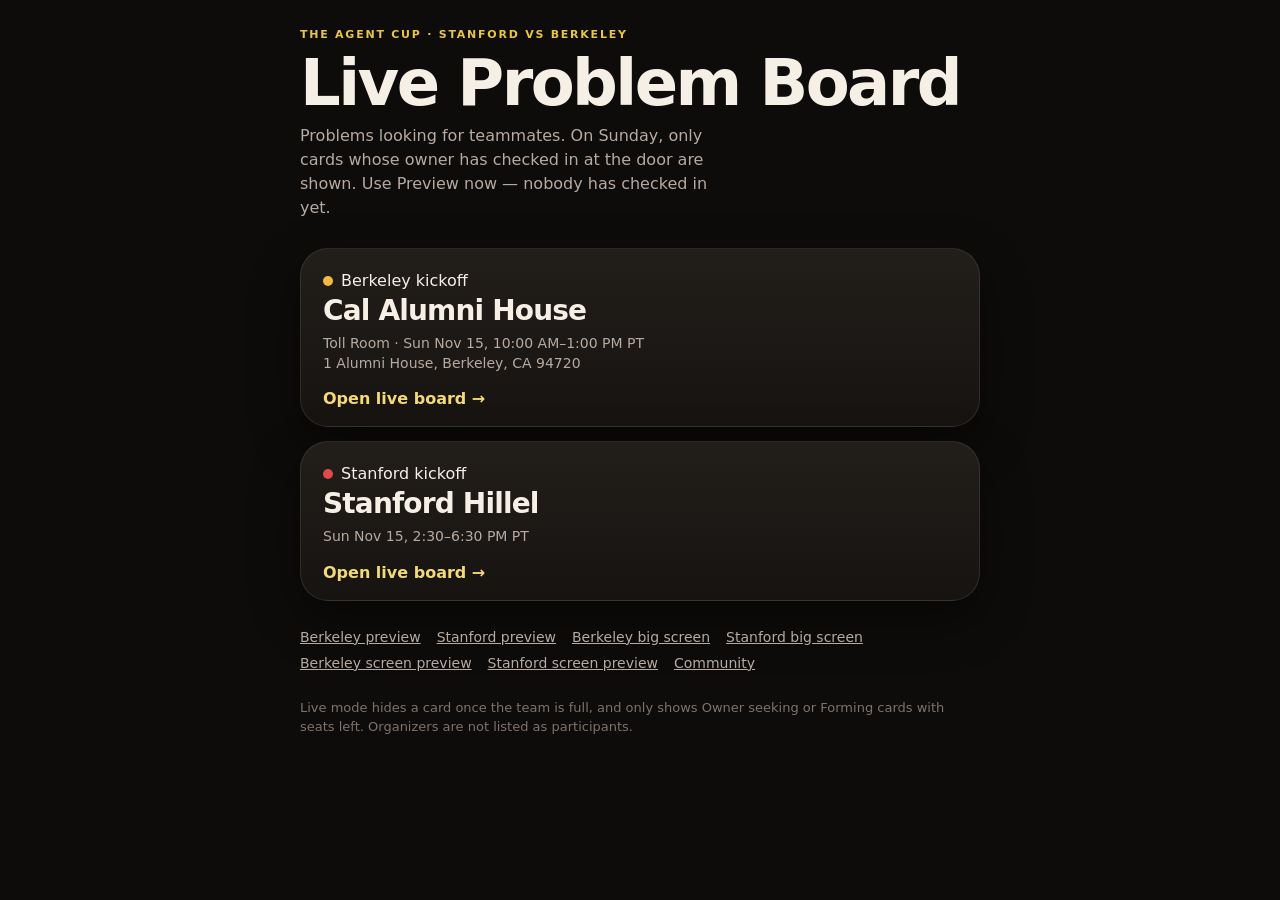
==== index.html @ 26b03a62 "Initial public live Problem Board for The Agent Cup kickoffs." ====
<!DOCTYPE html>
<html lang="en">
<head>
  <meta charset="utf-8">
  <meta name="viewport" content="width=device-width, initial-scale=1, viewport-fit=cover">
  <meta name="theme-color" content="#0d0c0b">
  <title>The Agent Cup · Live Problem Board</title>
  <link rel="stylesheet" href="styles.css">
</head>
<body>
  <main class="home">
    <div class="eyebrow">The Agent Cup · Stanford vs Berkeley</div>
    <h1>Live Problem Board</h1>
    <p class="lede">Problems looking for teammates. On Sunday, only cards whose owner has checked in at the door are shown. Use Preview now — nobody has checked in yet.</p>
    <div class="venue-grid">
      <a class="venue-card" href="berkeley/">
        <div><span class="campus-dot berkeley"></span>Berkeley kickoff</div>
        <h2>Cal Alumni House</h2>
        <p>Toll Room · Sun Nov 15, 10:00 AM–1:00 PM PT<br>1 Alumni House, Berkeley, CA 94720</p>
        <div class="go">Open live board →</div>
      </a>
      <a class="venue-card" href="stanford/">
        <div><span class="campus-dot stanford"></span>Stanford kickoff</div>
        <h2>Stanford Hillel</h2>
        <p>Sun Nov 15, 2:30–6:30 PM PT</p>
        <div class="go">Open live board →</div>
      </a>
    </div>
    <div class="home-links">
      <a href="berkeley/?preview=1">Berkeley preview</a>
      <a href="stanford/?preview=1">Stanford preview</a>
      <a href="berkeley/?screen=1">Berkeley big screen</a>
      <a href="stanford/?screen=1">Stanford big screen</a>
      <a href="berkeley/?preview=1&amp;screen=1">Berkeley screen preview</a>
      <a href="stanford/?preview=1&amp;screen=1">Stanford screen preview</a>
      <a href="https://community.harnessrouter.ai" target="_blank" rel="noopener">Community</a>
    </div>
    <p class="note">Live mode hides a card once the team is full, and only shows Owner seeking or Forming cards with seats left. Organizers are not listed as participants.</p>
  </main>
</body>
</html>
---- styles.css ----
:root {
  --bg: #0d0c0b;
  --bg-2: #161311;
  --card: #1c1815;
  --card-edge: rgba(255, 236, 210, 0.1);
  --ink: #f6efe6;
  --muted: #b7aaa0;
  --faint: #7d736b;
  --gold: #e8c547;
  --gold-2: #f3d97a;
  --live: #3dd68c;
  --preview: #f0a202;
  --stanford: #e04a4a;
  --berkeley: #f5b942;
  --shadow: 0 18px 50px rgba(0, 0, 0, 0.45);
  --radius: 28px;
  --font: "Söhne", "SF Pro Display", "Segoe UI", ui-sans-serif, system-ui, sans-serif;
}

* { box-sizing: border-box; margin: 0; padding: 0; }
html, body { background: var(--bg); color: var(--ink); font-family: var(--font); }
body { min-height: 100dvh; -webkit-font-smoothing: antialiased; }
a { color: inherit; }
button { font: inherit; color: inherit; background: none; border: 0; cursor: pointer; }

.home {
  min-height: 100dvh;
  padding: 28px 20px 48px;
  max-width: 720px;
  margin: 0 auto;
}
.eyebrow {
  letter-spacing: 0.16em;
  text-transform: uppercase;
  font-size: 11px;
  color: var(--gold);
  font-weight: 600;
}
.home h1 {
  font-size: clamp(36px, 9vw, 64px);
  line-height: 0.95;
  letter-spacing: -0.04em;
  margin: 12px 0 10px;
}
.lede { color: var(--muted); font-size: 16px; line-height: 1.5; max-width: 40ch; }
.venue-grid { display: grid; gap: 14px; margin: 28px 0; }
.venue-card {
  display: block;
  text-decoration: none;
  background: linear-gradient(180deg, #221e1a, #161311);
  border: 1px solid var(--card-edge);
  border-radius: var(--radius);
  padding: 22px 22px 18px;
  box-shadow: var(--shadow);
}
.venue-card h2 { font-size: 28px; letter-spacing: -0.03em; margin: 4px 0 6px; }
.venue-card p { color: var(--muted); font-size: 14px; line-height: 1.45; }
.venue-card .go { margin-top: 16px; color: var(--gold-2); font-weight: 600; }
.campus-dot { width: 10px; height: 10px; border-radius: 50%; display: inline-block; margin-right: 8px; }
.campus-dot.stanford { background: var(--stanford); }
.campus-dot.berkeley { background: var(--berkeley); }
.home-links { display: flex; flex-wrap: wrap; gap: 10px 16px; margin-top: 8px; }
.home-links a { color: var(--muted); font-size: 14px; }
.home-links a:hover { color: var(--gold-2); }
.note { margin-top: 28px; color: var(--faint); font-size: 13px; line-height: 1.45; }

.top {
  position: sticky; top: 0; z-index: 5;
  display: flex; align-items: flex-start; justify-content: space-between; gap: 12px;
  padding: 14px 16px 12px;
  background: linear-gradient(180deg, rgba(13,12,11,0.96), rgba(13,12,11,0.86) 70%, transparent);
  backdrop-filter: blur(10px);
}
.top h1 { font-size: 15px; letter-spacing: 0.08em; text-transform: uppercase; font-weight: 650; }
.top .meta { color: var(--muted); font-size: 12px; line-height: 1.35; margin-top: 2px; }
.badges { display: flex; flex-direction: column; align-items: flex-end; gap: 6px; }
.badge {
  font-size: 11px; font-weight: 700; letter-spacing: 0.08em; text-transform: uppercase;
  padding: 5px 9px; border-radius: 999px;
}
.badge.live { background: rgba(61, 214, 140, 0.15); color: var(--live); }
.badge.preview { background: rgba(240, 162, 2, 0.16); color: var(--preview); }
.badge.count { background: rgba(255,255,255,0.06); color: var(--ink); }

.deck {
  display: flex; flex-direction: column; gap: 16px;
  padding: 6px 16px 120px;
}
.card {
  background: linear-gradient(180deg, #241f1b 0%, #1a1613 100%);
  border: 1px solid var(--card-edge);
  border-radius: var(--radius);
  padding: 22px 22px 20px;
  box-shadow: var(--shadow);
  min-height: min(72dvh, 640px);
  display: flex; flex-direction: column;
}
.card .kicker {
  display: flex; justify-content: space-between; align-items: center; gap: 8px;
  color: var(--gold); font-size: 12px; letter-spacing: 0.12em; text-transform: uppercase; font-weight: 700;
}
.card h2 {
  font-size: clamp(28px, 7vw, 44px);
  line-height: 1.02;
  letter-spacing: -0.04em;
  margin: 14px 0 12px;
}
.one-liner { font-size: 18px; line-height: 1.4; color: var(--ink); flex: 0 0 auto; }
.skills { margin: 18px 0 0; display: flex; flex-wrap: wrap; gap: 8px; }
.skill {
  border: 1px solid rgba(255,236,210,0.14);
  background: rgba(255,255,255,0.03);
  border-radius: 999px;
  padding: 6px 10px;
  font-size: 12px;
  color: var(--muted);
}
.card-foot {
  margin-top: auto;
  padding-top: 20px;
  display: flex; justify-content: space-between; align-items: flex-end; gap: 12px;
}
.owner { font-size: 16px; }
.owner span { color: var(--muted); display: block; font-size: 12px; letter-spacing: 0.06em; text-transform: uppercase; margin-bottom: 2px; }
.seats { text-align: right; }
.seats b { display: block; font-size: 42px; letter-spacing: -0.05em; line-height: 0.9; color: var(--gold-2); }
.seats em { font-style: normal; color: var(--muted); font-size: 12px; letter-spacing: 0.06em; text-transform: uppercase; }

.empty {
  margin: 40px 16px;
  padding: 32px 24px;
  border: 1px dashed rgba(255,236,210,0.2);
  border-radius: var(--radius);
  text-align: center;
}
.empty h2 { font-size: 28px; letter-spacing: -0.03em; margin: 8px 0 10px; }
.empty p { color: var(--muted); line-height: 1.5; }

.dock {
  position: fixed; left: 0; right: 0; bottom: 0;
  padding: 12px 16px calc(12px + env(safe-area-inset-bottom));
  background: linear-gradient(180deg, transparent, rgba(13,12,11,0.96) 30%);
  display: flex; gap: 8px; justify-content: center; flex-wrap: wrap;
}
.dock a, .dock .chip {
  text-decoration: none;
  background: #2a2521;
  border: 1px solid var(--card-edge);
  border-radius: 999px;
  padding: 10px 14px;
  font-size: 13px;
  font-weight: 600;
}

/* Big-screen mode: one card, QR, auto-advance */
body.screen { overflow: hidden; }
body.screen .top { padding: 22px 36px 8px; }
body.screen .top h1 { font-size: 22px; }
body.screen .top .meta { font-size: 16px; }
body.screen .deck {
  height: calc(100dvh - 88px);
  padding: 0 36px 36px;
  display: grid;
  grid-template-columns: 1fr 220px;
  gap: 28px;
  align-items: stretch;
}
body.screen .deck .cards-col { min-width: 0; height: 100%; }
body.screen .card {
  min-height: 0;
  height: 100%;
  padding: 36px 40px;
}
body.screen .card h2 { font-size: clamp(44px, 5.2vw, 84px); margin: 18px 0 18px; }
body.screen .one-liner { font-size: 28px; max-width: 28ch; }
body.screen .skill { font-size: 16px; padding: 8px 14px; }
body.screen .seats b { font-size: 72px; }
body.screen .owner { font-size: 24px; }
body.screen .dock { display: none; }
body.screen .qr-col {
  display: flex; flex-direction: column; align-items: center; justify-content: flex-end; gap: 12px;
  text-align: center;
}
body.screen .qr-box {
  background: #fff; border-radius: 20px; padding: 12px; line-height: 0;
}
body.screen .qr-col p { color: var(--muted); font-size: 13px; line-height: 1.35; }
.qr-col { display: none; }
.dots { display: flex; gap: 6px; justify-content: center; margin-top: 8px; }
.dots i { width: 7px; height: 7px; border-radius: 50%; background: #3a342f; display: block; }
.dots i.on { background: var(--gold); }

@media (max-width: 800px) {
  body.screen .deck { grid-template-columns: 1fr; padding: 0 16px 16px; }
  body.screen .qr-col { flex-direction: row; justify-content: center; }
}
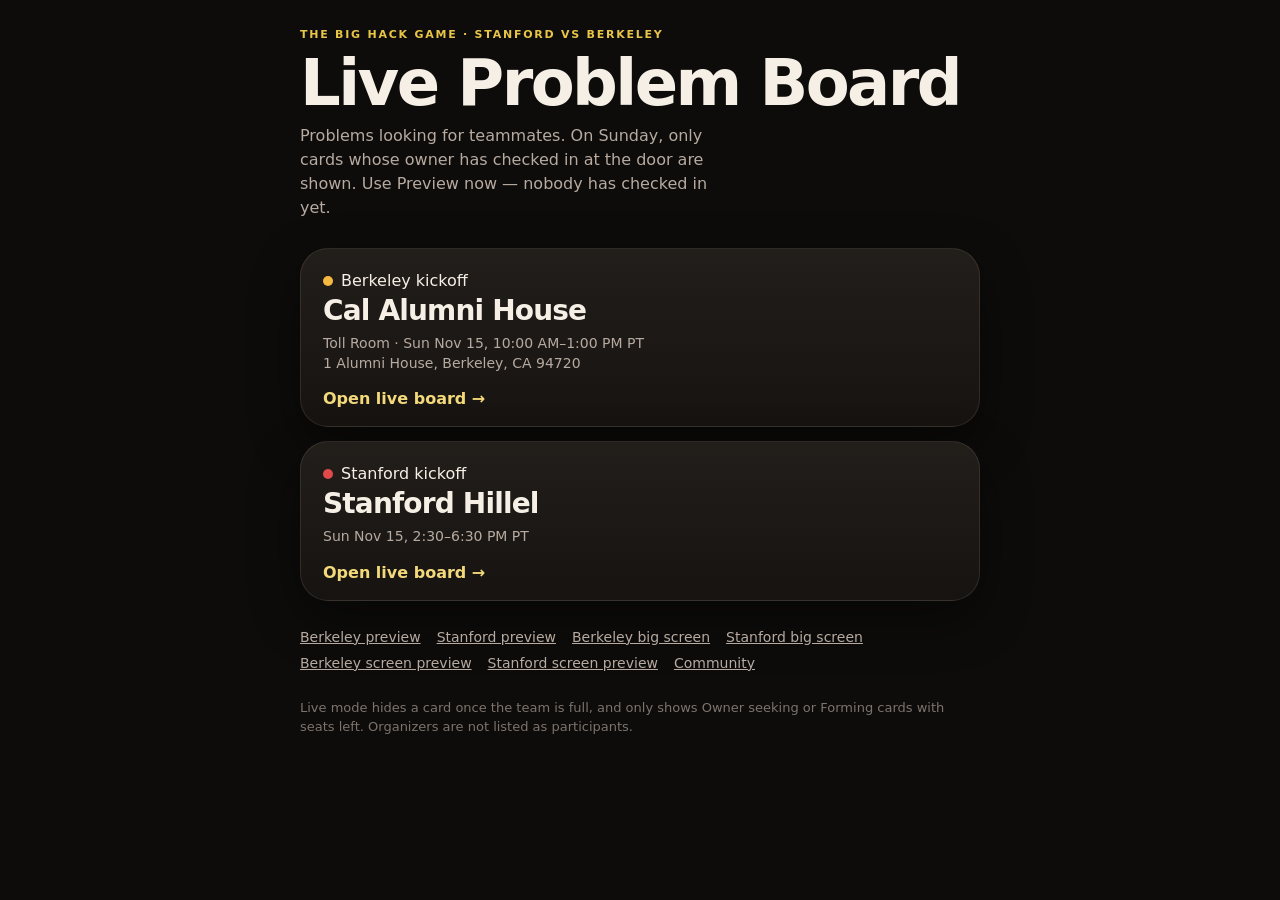
==== commit aa271420: "Use The Big Hack Game as the public display name. The event's public name is The Big Hack Game, not " ====
--- a/index.html
+++ b/index.html
@@ -4,12 +4,12 @@
   <meta charset="utf-8">
   <meta name="viewport" content="width=device-width, initial-scale=1, viewport-fit=cover">
   <meta name="theme-color" content="#0d0c0b">
-  <title>The Agent Cup · Live Problem Board</title>
+  <title>The Big Hack Game · Live Problem Board</title>
   <link rel="stylesheet" href="styles.css">
 </head>
 <body>
   <main class="home">
-    <div class="eyebrow">The Agent Cup · Stanford vs Berkeley</div>
+    <div class="eyebrow">The Big Hack Game · Stanford vs Berkeley</div>
     <h1>Live Problem Board</h1>
     <p class="lede">Problems looking for teammates. On Sunday, only cards whose owner has checked in at the door are shown. Use Preview now — nobody has checked in yet.</p>
     <div class="venue-grid">
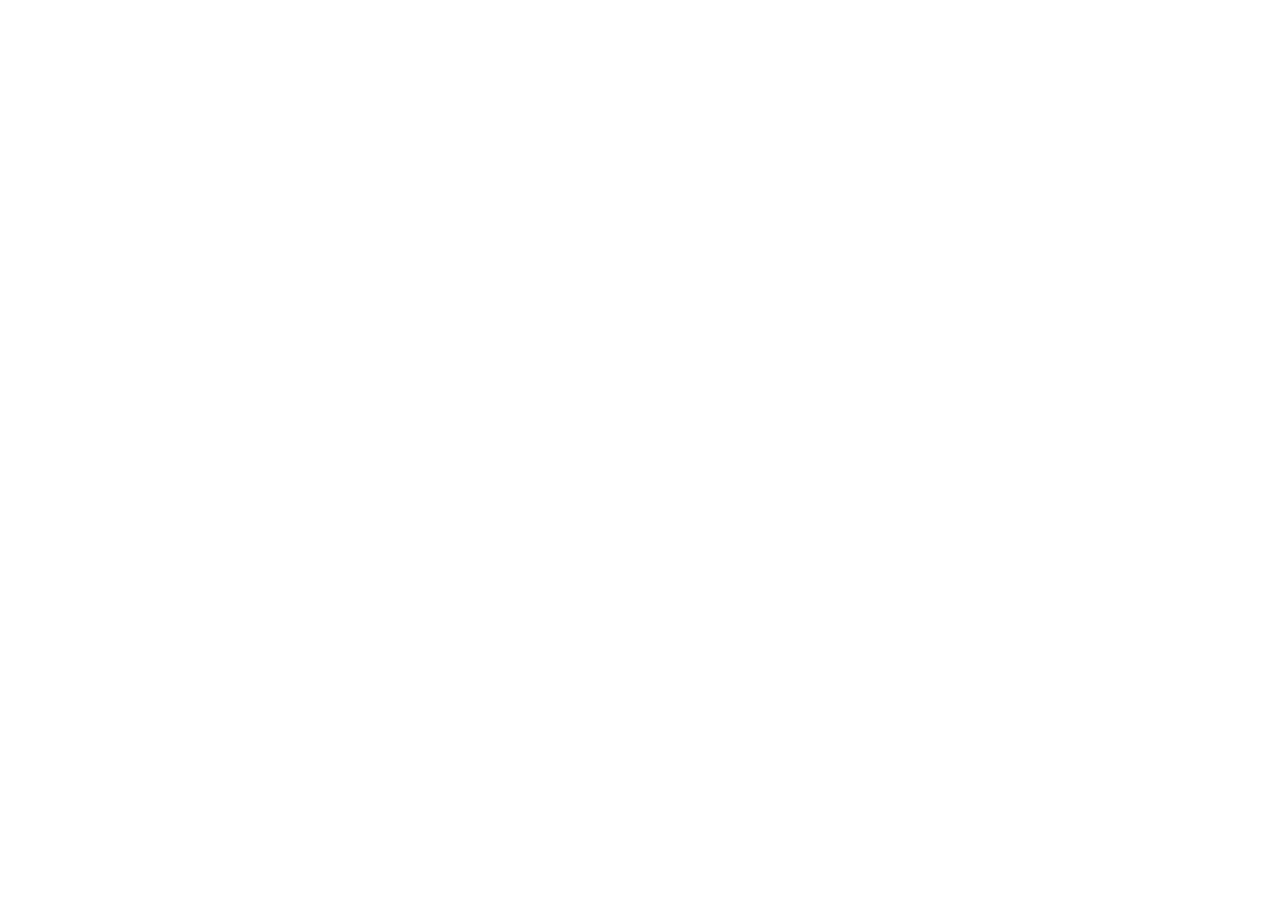
==== commit a3e6e43e: "Redirect to https://harnessrouter.github.io/big-hack-game-live/ ." ====
--- a/index.html
+++ b/index.html
@@ -2,40 +2,19 @@
 <html lang="en">
 <head>
   <meta charset="utf-8">
-  <meta name="viewport" content="width=device-width, initial-scale=1, viewport-fit=cover">
-  <meta name="theme-color" content="#0d0c0b">
+  <meta http-equiv="refresh" content="0; url=https://harnessrouter.github.io/big-hack-game-live/">
+  <link rel="canonical" href="https://harnessrouter.github.io/big-hack-game-live/">
   <title>The Big Hack Game · Live Problem Board</title>
-  <link rel="stylesheet" href="styles.css">
+  <script>
+    (function () {
+      var dest = "https://harnessrouter.github.io/big-hack-game-live";
+      var path = location.pathname.replace(/^\/agent-cup-live-board/, "") || "/";
+      if (path.charAt(0) !== "/") path = "/" + path;
+      location.replace(dest + path + location.search + location.hash);
+    })();
+  </script>
 </head>
 <body>
-  <main class="home">
-    <div class="eyebrow">The Big Hack Game · Stanford vs Berkeley</div>
-    <h1>Live Problem Board</h1>
-    <p class="lede">Problems looking for teammates. On Sunday, only cards whose owner has checked in at the door are shown. Use Preview now — nobody has checked in yet.</p>
-    <div class="venue-grid">
-      <a class="venue-card" href="berkeley/">
-        <div><span class="campus-dot berkeley"></span>Berkeley kickoff</div>
-        <h2>Cal Alumni House</h2>
-        <p>Toll Room · Sun Nov 15, 10:00 AM–1:00 PM PT<br>1 Alumni House, Berkeley, CA 94720</p>
-        <div class="go">Open live board →</div>
-      </a>
-      <a class="venue-card" href="stanford/">
-        <div><span class="campus-dot stanford"></span>Stanford kickoff</div>
-        <h2>Stanford Hillel</h2>
-        <p>Sun Nov 15, 2:30–6:30 PM PT</p>
-        <div class="go">Open live board →</div>
-      </a>
-    </div>
-    <div class="home-links">
-      <a href="berkeley/?preview=1">Berkeley preview</a>
-      <a href="stanford/?preview=1">Stanford preview</a>
-      <a href="berkeley/?screen=1">Berkeley big screen</a>
-      <a href="stanford/?screen=1">Stanford big screen</a>
-      <a href="berkeley/?preview=1&amp;screen=1">Berkeley screen preview</a>
-      <a href="stanford/?preview=1&amp;screen=1">Stanford screen preview</a>
-      <a href="https://community.harnessrouter.ai" target="_blank" rel="noopener">Community</a>
-    </div>
-    <p class="note">Live mode hides a card once the team is full, and only shows Owner seeking or Forming cards with seats left. Organizers are not listed as participants.</p>
-  </main>
+  <p>This board has moved to <a href="https://harnessrouter.github.io/big-hack-game-live/">https://harnessrouter.github.io/big-hack-game-live/</a>.</p>
 </body>
 </html>
